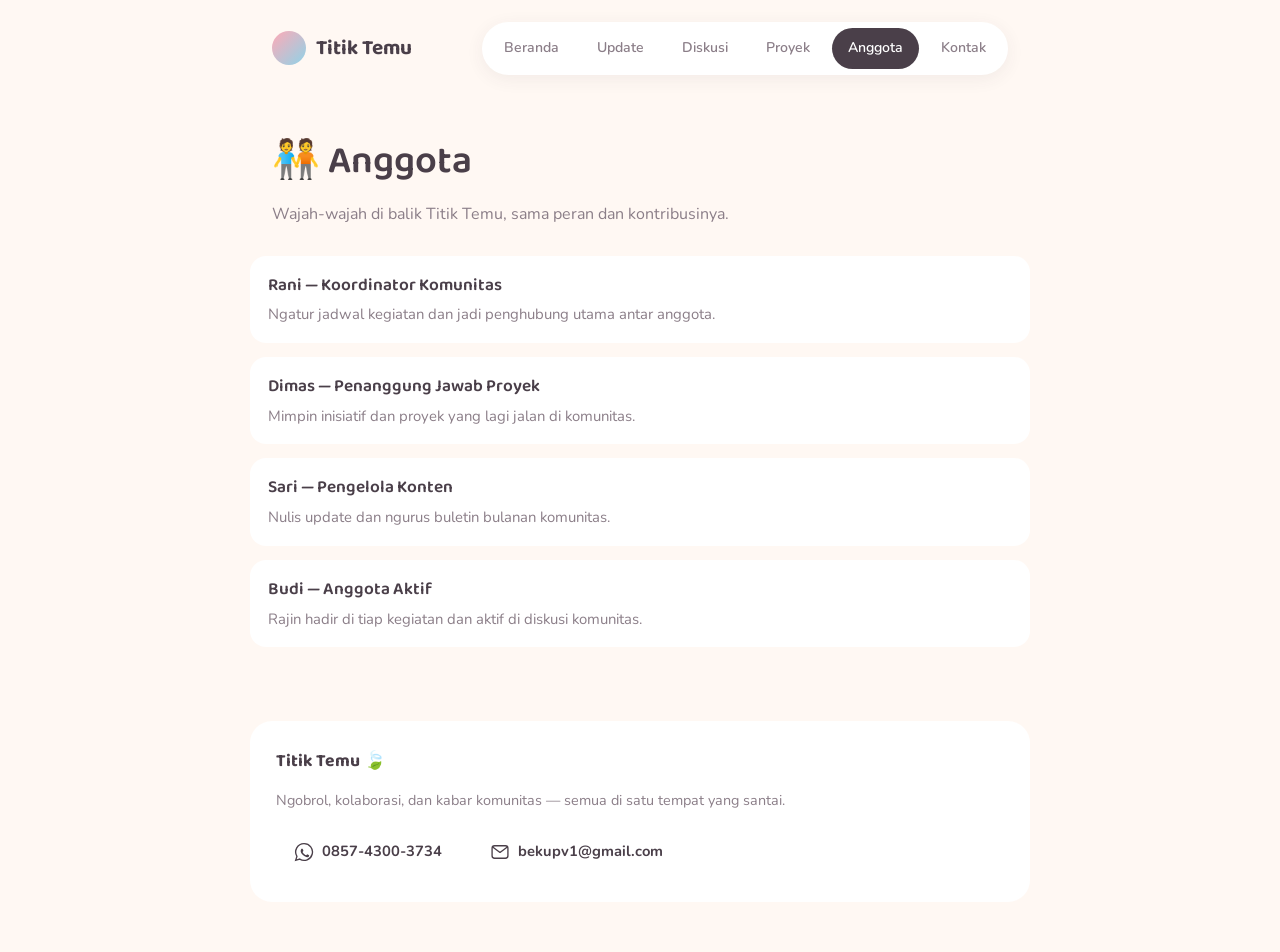
==== anggota.html @ eaf0fff9 "Add files via upload" ====
<!DOCTYPE html>
<html lang="id">
<head>
<meta charset="UTF-8">
<meta name="viewport" content="width=device-width, initial-scale=1.0">
<title>Anggota — Titik Temu</title>
<link rel="stylesheet" href="style.css">
</head>
<body>

<header class="topbar">
  <div class="wrap">
    <a href="index.html" class="brand"><span class="dot"></span><span>Titik Temu</span></a>
    <nav class="pillnav">
      <a href="index.html">Beranda</a>
      <a href="update.html">Update</a>
      <a href="diskusi.html">Diskusi</a>
      <a href="proyek.html">Proyek</a>
      <a href="anggota.html" class="active">Anggota</a>
      <a href="kontak.html">Kontak</a>
    </nav>
  </div>
</header>

<div class="page-head">
  <div class="wrap">
    <h1>🧑‍🤝‍🧑 Anggota</h1>
    <p>Wajah-wajah di balik Titik Temu, sama peran dan kontribusinya.</p>
  </div>
</div>

<main class="wrap stack">

  <article class="entry">
    <h3>Rani — Koordinator Komunitas</h3>
    <p>Ngatur jadwal kegiatan dan jadi penghubung utama antar anggota.</p>
  </article>

  <article class="entry">
    <h3>Dimas — Penanggung Jawab Proyek</h3>
    <p>Mimpin inisiatif dan proyek yang lagi jalan di komunitas.</p>
  </article>

  <article class="entry">
    <h3>Sari — Pengelola Konten</h3>
    <p>Nulis update dan ngurus buletin bulanan komunitas.</p>
  </article>

  <article class="entry">
    <h3>Budi — Anggota Aktif</h3>
    <p>Rajin hadir di tiap kegiatan dan aktif di diskusi komunitas.</p>
  </article>

</main>

<footer>
  <div class="wrap">
    <div class="foot-top">
      <span>Titik Temu 🍃</span>
    </div>
    <p class="tagline">Ngobrol, kolaborasi, dan kabar komunitas — semua di satu tempat yang santai.</p>
    <div class="contact-row">
      <a class="contact-pill" href="https://wa.me/6285743003734" target="_blank" rel="noopener">
        <svg class="ic" viewBox="0 0 24 24" fill="none"><path d="M12 2a10 10 0 0 0-8.5 15.2L2 22l4.9-1.5A10 10 0 1 0 12 2Z" stroke="currentColor" stroke-width="1.6"/><path d="M8.5 8.7c.2-.6.5-.6.8-.6h.6c.2 0 .4 0 .6.4.2.5.7 1.6.7 1.8.1.1.1.3 0 .4-.1.2-.1.3-.3.4l-.4.5c-.1.2-.3.3-.1.6.2.3.8 1.3 1.7 2.1 1.1 1 2 1.3 2.3 1.5.3.1.5.1.6-.1l.6-.7c.2-.2.4-.2.6-.1l1.5.7c.2.1.4.2.4.4.1.2.1 1-.2 1.3-.4.5-1.2 1-2.1.9-1.4-.1-3.2-.9-4.7-2.3-1.9-1.8-3-3.6-3.1-4.9-.1-.9.3-1.6.6-1.9Z" fill="currentColor"/></svg>
        0857-4300-3734
      </a>
      <a class="contact-pill" href="mailto:bekupv1@gmail.com">
        <svg class="ic" viewBox="0 0 24 24" fill="none"><rect x="2.5" y="4.5" width="19" height="15" rx="3" stroke="currentColor" stroke-width="1.6"/><path d="M4 6.5l8 6 8-6" stroke="currentColor" stroke-width="1.6" stroke-linecap="round" stroke-linejoin="round"/></svg>
        bekupv1@gmail.com
      </a>
    </div>
  </div>
</footer>

</body>
</html>
---- style.css ----
/* ===========================================================
   Titik Temu — versi pastel, santai, minimalis
   =========================================================== */

@import url('https://fonts.googleapis.com/css2?family=Baloo+2:wght@500;600;700&family=Nunito:wght@400;500;600;700&display=swap');

:root{
  --bg:      #FFF8F3;
  --card:    #FFFFFF;
  --ink:     #4A3F49;
  --ink-soft:#8B7E88;

  --coral:   #FFAAB6;
  --coral-soft: #FFE3E7;
  --sky:     #8FD3E8;
  --sky-soft:#E1F5FA;
  --mint:    #A9E4C4;
  --mint-soft:#E5F8ED;
  --butter:  #FFD98E;
  --butter-soft:#FFF3DA;
  --lilac:   #C9B6EA;
  --lilac-soft:#F1EBFB;

  --radius: 22px;
  --max: 780px;
}

*{ box-sizing: border-box; }

html{ scroll-behavior: smooth; }

body{
  margin: 0;
  background: var(--bg);
  color: var(--ink);
  font-family: 'Nunito', sans-serif;
  font-size: 16px;
  line-height: 1.6;
  -webkit-font-smoothing: antialiased;
  overflow-x: hidden;
}

h1, h2, h3{
  font-family: 'Baloo 2', sans-serif;
  font-weight: 600;
  margin: 0;
}

a{ color: inherit; }
p{ margin: 0; }

.wrap{
  max-width: var(--max);
  margin: 0 auto;
  padding: 0 22px;
}

/* ---------- Top bar ---------- */

.topbar{
  padding: 22px 0 10px;
}

.topbar .wrap{
  display: flex;
  align-items: center;
  justify-content: space-between;
  gap: 14px;
  flex-wrap: wrap;
}

.brand{
  display: flex;
  align-items: center;
  gap: 10px;
  text-decoration: none;
}

.brand .dot{
  width: 34px;
  height: 34px;
  border-radius: 50%;
  background: linear-gradient(135deg, var(--coral), var(--sky));
  flex-shrink: 0;
}

.brand span{
  font-family: 'Baloo 2', sans-serif;
  font-weight: 700;
  font-size: 1.3rem;
}

nav.pillnav{
  display: flex;
  gap: 6px;
  flex-wrap: wrap;
  background: var(--card);
  padding: 6px;
  border-radius: 999px;
  box-shadow: 0 4px 18px rgba(74, 63, 73, 0.07);
}

nav.pillnav a{
  padding: 9px 16px;
  border-radius: 999px;
  text-decoration: none;
  font-weight: 600;
  font-size: 0.88rem;
  color: var(--ink-soft);
  transition: background .25s ease, color .25s ease, transform .2s ease;
}

nav.pillnav a:hover{
  background: var(--sky-soft);
  color: var(--ink);
  transform: translateY(-1px);
}

nav.pillnav a.active{
  background: var(--ink);
  color: #fff;
}

/* ---------- Hero ---------- */

.hero{
  position: relative;
  padding: 60px 0 50px;
  overflow: hidden;
}

.blob{
  position: absolute;
  border-radius: 50%;
  filter: blur(2px);
  opacity: .55;
  z-index: 0;
}

.blob.b1{ width: 180px; height: 180px; background: var(--coral-soft); top: -40px; right: -30px; }
.blob.b2{ width: 130px; height: 130px; background: var(--mint-soft); bottom: -30px; left: -20px; }
.blob.b3{ width: 90px;  height: 90px;  background: var(--butter-soft); top: 60%; right: 12%; }

.hero .wrap{ position: relative; z-index: 1; }

.hero h1{
  font-size: clamp(2rem, 6vw, 3rem);
  line-height: 1.15;
  max-width: 15ch;
  opacity: 0;
  animation: floatUp .7s ease forwards;
}

.hero p{
  margin-top: 16px;
  max-width: 48ch;
  color: var(--ink-soft);
  font-size: 1.05rem;
  opacity: 0;
  animation: floatUp .7s ease forwards;
  animation-delay: .12s;
}

@keyframes floatUp{
  from{ opacity: 0; transform: translateY(14px); }
  to{ opacity: 1; transform: translateY(0); }
}

/* ---------- Category sections ---------- */

.section{
  border-radius: var(--radius);
  padding: 28px;
  margin-bottom: 22px;
  opacity: 0;
  transform: translateY(16px);
  animation: floatUp .6s ease forwards;
}

.section.cat-update{ background: var(--coral-soft); }
.section.cat-diskusi{ background: var(--sky-soft); }
.section.cat-proyek{ background: var(--mint-soft); }
.section.cat-anggota{ background: var(--butter-soft); }
.section.cat-kontak{ background: var(--lilac-soft); }

.section .head{
  display: flex;
  align-items: center;
  justify-content: space-between;
  margin-bottom: 16px;
}

.section .head h2{ font-size: 1.3rem; }

.section .head a.more{
  font-size: 0.85rem;
  font-weight: 700;
  text-decoration: none;
  color: var(--ink);
  background: rgba(255,255,255,.7);
  padding: 6px 14px;
  border-radius: 999px;
  transition: transform .2s ease, background .2s ease;
}

.section .head a.more:hover{
  background: #fff;
  transform: translateX(2px);
}

.entry{
  background: var(--card);
  border-radius: 16px;
  padding: 16px 18px;
  margin-bottom: 10px;
  transition: transform .22s ease, box-shadow .22s ease;
}

.entry:last-child{ margin-bottom: 0; }

.entry:hover{
  transform: translateY(-3px);
  box-shadow: 0 10px 24px rgba(74, 63, 73, 0.1);
}

.entry .meta{
  font-size: 0.75rem;
  color: var(--ink-soft);
  font-weight: 600;
  margin-bottom: 4px;
}

.entry h3{
  font-size: 1.08rem;
  margin-bottom: 4px;
}

.entry p{
  color: var(--ink-soft);
  font-size: 0.93rem;
}

.tag{
  display: inline-block;
  font-size: 0.7rem;
  font-weight: 700;
  color: #fff;
  background: var(--coral);
  padding: 2px 10px;
  border-radius: 999px;
  margin-right: 6px;
  margin-bottom: 4px;
}

/* ---------- Page header (sub-pages) ---------- */

.page-head{
  padding: 46px 0 24px;
}

.page-head h1{
  font-size: clamp(1.8rem, 5vw, 2.4rem);
  opacity: 0;
  animation: floatUp .6s ease forwards;
}

.page-head p{
  margin-top: 10px;
  color: var(--ink-soft);
  max-width: 52ch;
  opacity: 0;
  animation: floatUp .6s ease forwards;
  animation-delay: .1s;
}

.stack{ padding: 4px 0 30px; }

.stack .entry{ margin-bottom: 14px; }

/* ---------- Contact ---------- */

.contact-row{
  display: flex;
  gap: 12px;
  flex-wrap: wrap;
  margin-top: 6px;
}

.contact-pill{
  display: inline-flex;
  align-items: center;
  gap: 8px;
  background: var(--card);
  padding: 12px 18px;
  border-radius: 999px;
  text-decoration: none;
  font-weight: 700;
  font-size: 0.92rem;
  color: var(--ink);
  transition: transform .2s ease, box-shadow .2s ease;
}

.contact-pill:hover{
  transform: translateY(-2px) scale(1.02);
  box-shadow: 0 10px 22px rgba(74, 63, 73, 0.12);
}

.contact-pill .ic{
  width: 20px;
  height: 20px;
  flex-shrink: 0;
}

/* ---------- Footer ---------- */

footer{
  padding: 30px 0 50px;
}

footer .wrap{
  background: var(--card);
  border-radius: var(--radius);
  padding: 26px;
}

footer .foot-top{
  display: flex;
  justify-content: space-between;
  align-items: center;
  gap: 14px;
  flex-wrap: wrap;
  margin-bottom: 14px;
}

footer .foot-top span{
  font-family: 'Baloo 2', sans-serif;
  font-weight: 700;
  font-size: 1.1rem;
}

footer .tagline{
  color: var(--ink-soft);
  font-size: 0.9rem;
  margin-bottom: 16px;
}

/* ---------- Focus & motion ---------- */

a:focus-visible, button:focus-visible{
  outline: 2px solid var(--ink);
  outline-offset: 2px;
}

@media (prefers-reduced-motion: reduce){
  html{ scroll-behavior: auto; }
  .hero h1, .hero p, .section, .page-head h1, .page-head p{
    animation: none !important;
    opacity: 1 !important;
    transform: none !important;
  }
  .entry, .contact-pill, nav.pillnav a{
    transition: none !important;
  }
}

/* ---------- Responsive ---------- */

@media (max-width: 600px){
  nav.pillnav{ width: 100%; justify-content: center; }
  .section .head{ flex-direction: column; align-items: flex-start; gap: 8px; }
}
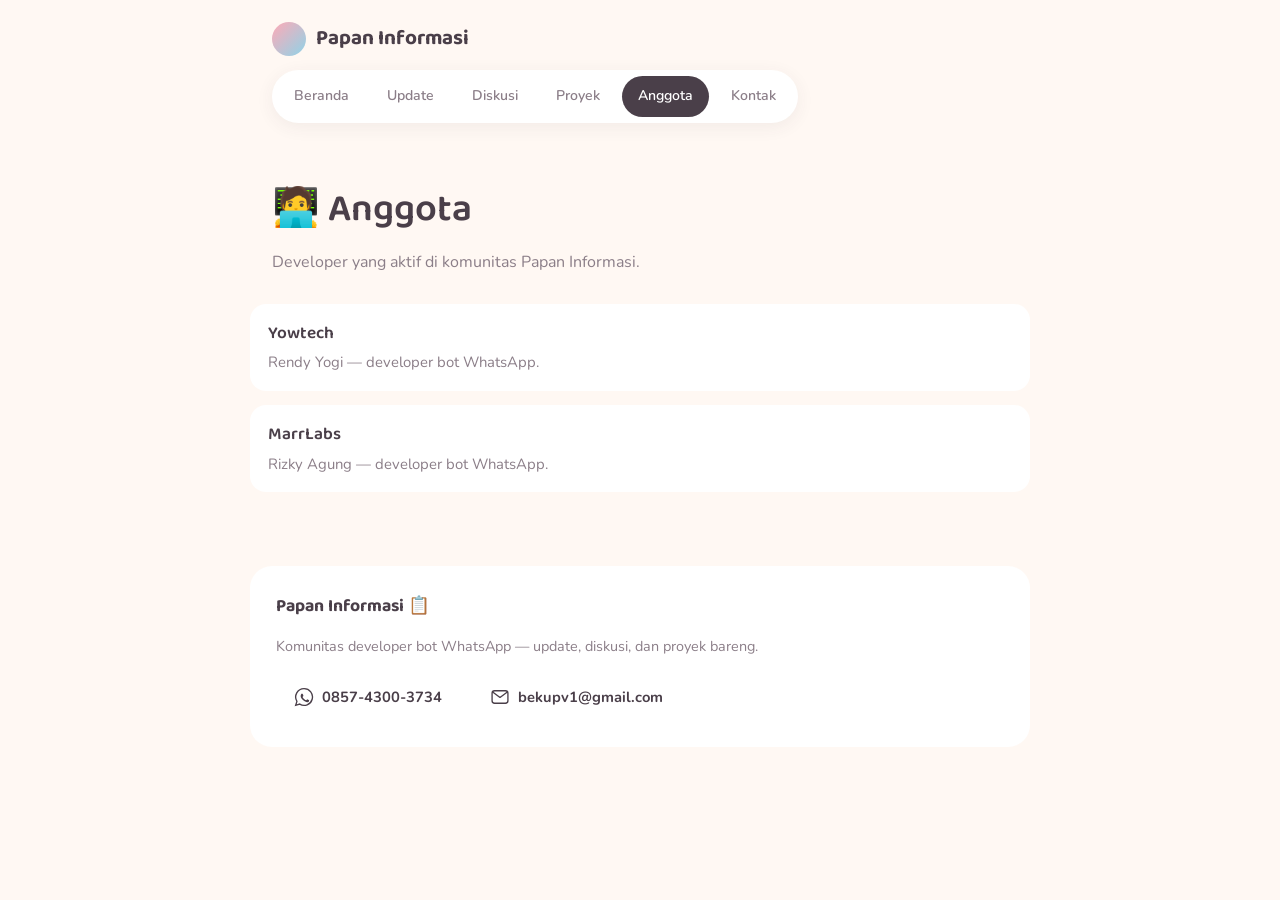
==== commit 6e5b4b60: "Add files via upload" ====
--- a/anggota.html
+++ b/anggota.html
@@ -3,14 +3,14 @@
 <head>
 <meta charset="UTF-8">
 <meta name="viewport" content="width=device-width, initial-scale=1.0">
-<title>Anggota — Titik Temu</title>
+<title>Anggota — Papan Informasi</title>
 <link rel="stylesheet" href="style.css">
 </head>
 <body>
 
 <header class="topbar">
   <div class="wrap">
-    <a href="index.html" class="brand"><span class="dot"></span><span>Titik Temu</span></a>
+    <a href="index.html" class="brand"><span class="dot"></span><span>Papan Informasi</span></a>
     <nav class="pillnav">
       <a href="index.html">Beranda</a>
       <a href="update.html">Update</a>
@@ -24,41 +24,45 @@
 
 <div class="page-head">
   <div class="wrap">
-    <h1>🧑‍🤝‍🧑 Anggota</h1>
-    <p>Wajah-wajah di balik Titik Temu, sama peran dan kontribusinya.</p>
+    <h1>🧑‍💻 Anggota</h1>
+    <p>Developer yang aktif di komunitas Papan Informasi.</p>
   </div>
 </div>
 
+<!-- ===== DAFTAR ANGGOTA =====
+     Tiap anggota = satu <article class="entry">.
+     <h3> = alias/nama panggilan, <p> = nama asli (bisa ditambah role kalau mau).
+     Copy blok di bawah buat nambah anggota baru. ===== -->
 <main class="wrap stack">
 
   <article class="entry">
-    <h3>Rani — Koordinator Komunitas</h3>
-    <p>Ngatur jadwal kegiatan dan jadi penghubung utama antar anggota.</p>
+    <h3>Yowtech</h3>
+    <p>Rendy Yogi — developer bot WhatsApp.</p>
   </article>
 
   <article class="entry">
-    <h3>Dimas — Penanggung Jawab Proyek</h3>
-    <p>Mimpin inisiatif dan proyek yang lagi jalan di komunitas.</p>
+    <h3>MarrLabs</h3>
+    <p>Rizky Agung — developer bot WhatsApp.</p>
   </article>
 
-  <article class="entry">
-    <h3>Sari — Pengelola Konten</h3>
-    <p>Nulis update dan ngurus buletin bulanan komunitas.</p>
-  </article>
+  <!--
+  Contoh nambah anggota baru, tinggal copy paste blok ini
+  dan ganti alias + nama aslinya:
 
   <article class="entry">
-    <h3>Budi — Anggota Aktif</h3>
-    <p>Rajin hadir di tiap kegiatan dan aktif di diskusi komunitas.</p>
+    <h3>Alias</h3>
+    <p>Nama Asli — deskripsi singkat.</p>
   </article>
+  -->
 
 </main>
 
 <footer>
   <div class="wrap">
     <div class="foot-top">
-      <span>Titik Temu 🍃</span>
+      <span>Papan Informasi 📋</span>
     </div>
-    <p class="tagline">Ngobrol, kolaborasi, dan kabar komunitas — semua di satu tempat yang santai.</p>
+    <p class="tagline">Komunitas developer bot WhatsApp — update, diskusi, dan proyek bareng.</p>
     <div class="contact-row">
       <a class="contact-pill" href="https://wa.me/6285743003734" target="_blank" rel="noopener">
         <svg class="ic" viewBox="0 0 24 24" fill="none"><path d="M12 2a10 10 0 0 0-8.5 15.2L2 22l4.9-1.5A10 10 0 1 0 12 2Z" stroke="currentColor" stroke-width="1.6"/><path d="M8.5 8.7c.2-.6.5-.6.8-.6h.6c.2 0 .4 0 .6.4.2.5.7 1.6.7 1.8.1.1.1.3 0 .4-.1.2-.1.3-.3.4l-.4.5c-.1.2-.3.3-.1.6.2.3.8 1.3 1.7 2.1 1.1 1 2 1.3 2.3 1.5.3.1.5.1.6-.1l.6-.7c.2-.2.4-.2.6-.1l1.5.7c.2.1.4.2.4.4.1.2.1 1-.2 1.3-.4.5-1.2 1-2.1.9-1.4-.1-3.2-.9-4.7-2.3-1.9-1.8-3-3.6-3.1-4.9-.1-.9.3-1.6.6-1.9Z" fill="currentColor"/></svg>
--- a/style.css
+++ b/style.css
@@ -1,28 +1,37 @@
 /* ===========================================================
-   Titik Temu — versi pastel, santai, minimalis
+   PAPAN INFORMASI — komunitas developer bot WhatsApp
+   Style pastel, santai, minimalis
+
+   PANDUAN CEPAT:
+   - Warna utama ada di :root di bawah. Ganti value hex-nya aja
+     kalau mau ganti tema warna, gak perlu utak-atik bagian lain.
+   - Tiap kategori (Update/Diskusi/Proyek/Anggota/Kontak) punya
+     warna background sendiri, diatur di bagian ".section.cat-..."
    =========================================================== */
 
 @import url('https://fonts.googleapis.com/css2?family=Baloo+2:wght@500;600;700&family=Nunito:wght@400;500;600;700&display=swap');
 
 :root{
-  --bg:      #FFF8F3;
-  --card:    #FFFFFF;
-  --ink:     #4A3F49;
-  --ink-soft:#8B7E88;
-
+  /* --- warna dasar halaman & teks --- */
+  --bg:      #FFF8F3;   /* warna background utama (krem lembut) */
+  --card:    #FFFFFF;   /* warna kartu/kotak putih */
+  --ink:     #4A3F49;   /* warna teks utama */
+  --ink-soft:#8B7E88;   /* warna teks sekunder/deskripsi */
+
+  /* --- warna pastel per kategori (soft = versi background terang) --- */
   --coral:   #FFAAB6;
-  --coral-soft: #FFE3E7;
+  --coral-soft: #FFE3E7;   /* dipakai kategori Update */
   --sky:     #8FD3E8;
-  --sky-soft:#E1F5FA;
+  --sky-soft:#E1F5FA;      /* dipakai kategori Diskusi */
   --mint:    #A9E4C4;
-  --mint-soft:#E5F8ED;
+  --mint-soft:#E5F8ED;     /* dipakai kategori Proyek */
   --butter:  #FFD98E;
-  --butter-soft:#FFF3DA;
+  --butter-soft:#FFF3DA;   /* dipakai kategori Anggota */
   --lilac:   #C9B6EA;
-  --lilac-soft:#F1EBFB;
-
-  --radius: 22px;
-  --max: 780px;
+  --lilac-soft:#F1EBFB;    /* dipakai kategori Kontak */
+
+  --radius: 22px;   /* kelengkungan sudut kartu besar */
+  --max: 780px;     /* lebar maksimal konten */
 }
 
 *{ box-sizing: border-box; }
@@ -41,7 +50,7 @@
 }
 
 h1, h2, h3{
-  font-family: 'Baloo 2', sans-serif;
+  font-family: 'Baloo 2', sans-serif; /* font judul, bulat & santai */
   font-weight: 600;
   margin: 0;
 }
@@ -55,7 +64,7 @@
   padding: 0 22px;
 }
 
-/* ---------- Top bar ---------- */
+/* ---------- Top bar (nama situs + menu) ---------- */
 
 .topbar{
   padding: 22px 0 10px;
@@ -121,7 +130,7 @@
   color: #fff;
 }
 
-/* ---------- Hero ---------- */
+/* ---------- Hero (judul besar di beranda) ---------- */
 
 .hero{
   position: relative;
@@ -146,9 +155,9 @@
 .hero h1{
   font-size: clamp(2rem, 6vw, 3rem);
   line-height: 1.15;
-  max-width: 15ch;
-  opacity: 0;
-  animation: floatUp .7s ease forwards;
+  max-width: 16ch;
+  opacity: 0;
+  animation: floatUp .7s ease forwards; /* animasi muncul halus saat load */
 }
 
 .hero p{
@@ -166,7 +175,7 @@
   to{ opacity: 1; transform: translateY(0); }
 }
 
-/* ---------- Category sections ---------- */
+/* ---------- Kartu kategori besar (dipakai di beranda) ---------- */
 
 .section{
   border-radius: var(--radius);
@@ -177,6 +186,7 @@
   animation: floatUp .6s ease forwards;
 }
 
+/* Ganti warna kategori di sini kalau perlu */
 .section.cat-update{ background: var(--coral-soft); }
 .section.cat-diskusi{ background: var(--sky-soft); }
 .section.cat-proyek{ background: var(--mint-soft); }
@@ -208,12 +218,14 @@
   transform: translateX(2px);
 }
 
+/* ---------- Kartu isi (satu update / satu topik diskusi / satu anggota) ---------- */
+
 .entry{
   background: var(--card);
   border-radius: 16px;
   padding: 16px 18px;
   margin-bottom: 10px;
-  transition: transform .22s ease, box-shadow .22s ease;
+  transition: transform .22s ease, box-shadow .22s ease; /* efek angkat pas di-hover */
 }
 
 .entry:last-child{ margin-bottom: 0; }
@@ -252,7 +264,7 @@
   margin-bottom: 4px;
 }
 
-/* ---------- Page header (sub-pages) ---------- */
+/* ---------- Judul halaman (dipakai di halaman selain beranda) ---------- */
 
 .page-head{
   padding: 46px 0 24px;
@@ -277,7 +289,7 @@
 
 .stack .entry{ margin-bottom: 14px; }
 
-/* ---------- Contact ---------- */
+/* ---------- Tombol kontak (WhatsApp & Email) ---------- */
 
 .contact-row{
   display: flex;
@@ -311,7 +323,7 @@
   flex-shrink: 0;
 }
 
-/* ---------- Footer ---------- */
+/* ---------- Footer (bawah tiap halaman) ---------- */
 
 footer{
   padding: 30px 0 50px;
@@ -344,7 +356,7 @@
   margin-bottom: 16px;
 }
 
-/* ---------- Focus & motion ---------- */
+/* ---------- Aksesibilitas: fokus keyboard & kurangi animasi ---------- */
 
 a:focus-visible, button:focus-visible{
   outline: 2px solid var(--ink);
@@ -363,7 +375,7 @@
   }
 }
 
-/* ---------- Responsive ---------- */
+/* ---------- Tampilan HP ---------- */
 
 @media (max-width: 600px){
   nav.pillnav{ width: 100%; justify-content: center; }
